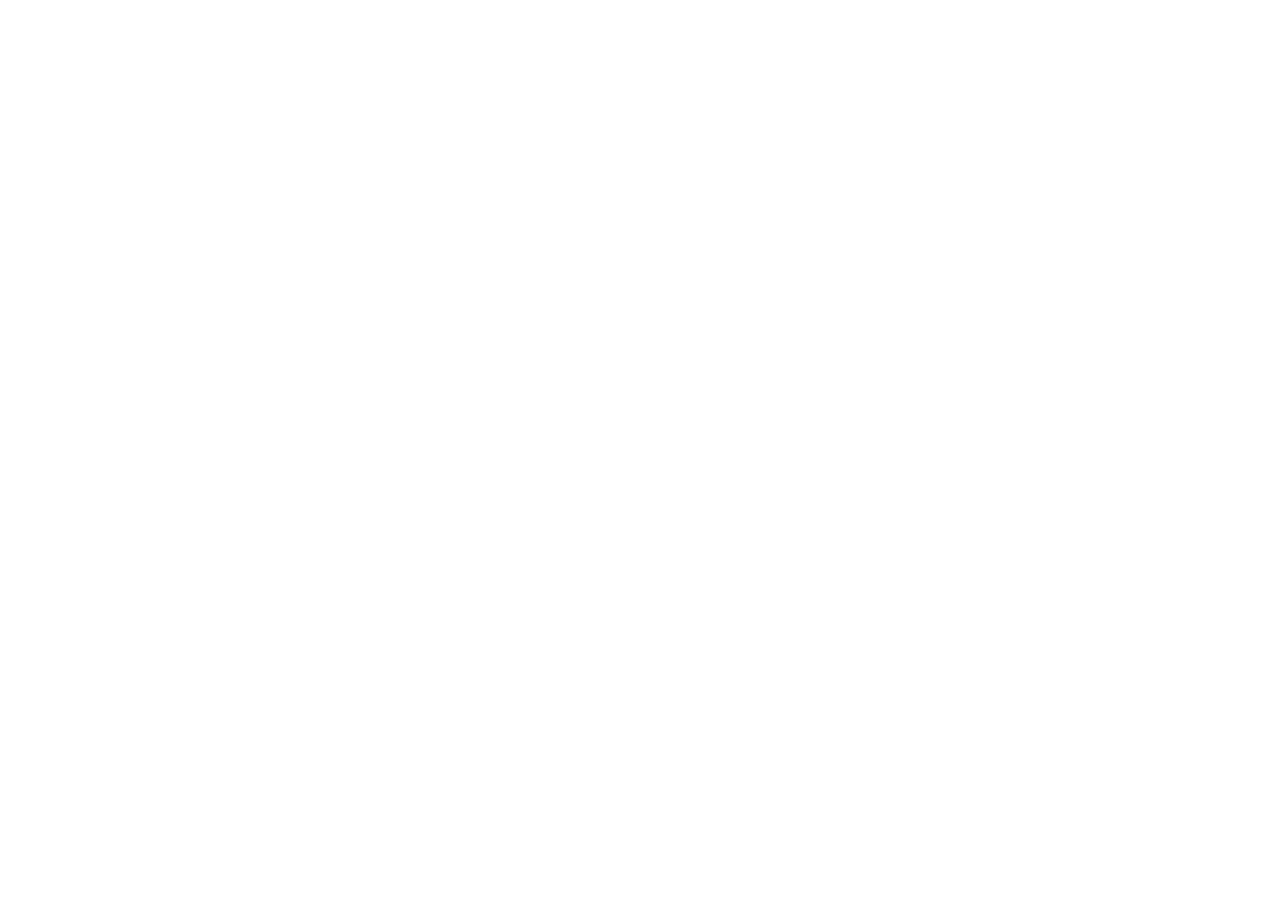
==== public/index.html @ 42639671 "첫번째 시작." ====
<!doctype html>
<html class="no-js" lang="ko">
<head>
<meta charset="utf-8">
<meta http-equiv="x-ua-compatible" content="ie=edge">
<title></title>
<meta name="description" content="">
<meta name="viewport" content="width=device-width, initial-scale=1, user-scalable=no, shrink-to-fit=no">
<link href="assets/css/common.css" rel="stylesheet">
<link href="https://unpkg.com/aos@2.3.1/dist/aos.css" rel="stylesheet">
</head>
<body>

<div class="wrapper">
    <!-- header -->
    <header class="clearfix">

    </header>

    <!-- section -->
    <section>

    </section>

    <!-- footer -->
    <footer>
        
    </footer>
</div>

<script src="https://code.jquery.com/jquery-1.11.3.min.js"></script>
<script src="https://unpkg.com/aos@2.3.1/dist/aos.js"></script>
<script src="assets/js/custom.js"></script>
</body>
</html>
---- public/assets/css/common.css ----
/* ***************  global *************** */
@import url("https://fonts.googleapis.com/css?family=Montserrat:400,600");
* {
  box-sizing: border-box; }

html, body {
  margin: 0;
  padding: 0;
  font-family: 'NotoSansCJKkr', serif;
  color: #333; }

.clearfix:after {
  content: ".";
  display: block;
  height: 0;
  clear: both;
  visibility: hidden; }

.clearfix {
  display: inline-block; }

/*  ie-mac \*/
*html .clearfix {
  height: 1%; }

.clearfix {
  display: block; }

/* ie-mac */
/* *********** other ********** */
.effect {
  background-color: #000;
  filter: Alpha(opacity=35);
  opacity: 0.3;
  -moz-opacity: 0.3; }

summary {
  display: none; }

/* link */
a:link {
  text-decoration: none; }

a:visited {
  text-decoration: none; }

a:active {
  text-decoration: none; }

/* image */
img {
  border: 0;
  vertical-align: top; }

/* define */
dl, dt, dd {
  margin: 0px;
  padding: 0px; }

/* sentence */
div, h2 {
  padding: 0;
  margin: 0; }

p {
  margin: 0px;
  padding: 0px; }

/* list */
ul {
  list-style-type: none;
  margin: 0px;
  padding: 0px; }

ol {
  padding-left: 24px; }

/* area */
hr {
  display: none; }

/* form */
form {
  margin: 0;
  padding: 0; }

form label, label {
  height: 19px;
  color: #5E5E5E;
  cursor: default;
  font-size: 100%; }

select {
  font-size: 100%;
  background: #fff;
  vertical-align: middle;
  height: 20px;
  letter-spacing: 0px; }

legend {
  display: none; }

fieldset {
  margin: 0;
  padding: 0;
  border: none; }

/* table */
table {
  margin: 0px;
  padding: 0px;
  border-spacing: 0; }

td {
  margin: 0px;
  padding: 0px;
  font-size: 100%;
  color: #777777; }

.notable {
  border-collapse: collapse;
  margin: 0;
  padding: 0;
  border-spacing: 0;
  border: 0 solid; }

th {
  font-weight: normal; }

/* h */
h1, h2, h3, h4, h5, h6, h7 {
  margin: 0;
  padding: 0;
  font-weight: normal; }

strong, b {
  font-weight: normal; }

input[type="number"]::-webkit-outer-spin-button, input[type="number"]::-webkit-inner-spin-button {
  -webkit-appearance: none;
  margin: 0; }

.board-default {
  /* link */
  /* image */
  /* define */
  /* sentence */
  /* list */
  /* area */
  /* form */
  /* table */
  /* h */ }
  .board-default summary {
    display: inherit; }
  .board-default a:link {
    text-decoration: inherit; }
  .board-default a:visited {
    text-decoration: inherit; }
  .board-default a:active {
    text-decoration: inherit; }
  .board-default img {
    border: inherit;
    vertical-align: top; }
  .board-default dl, .board-default dt, .board-default dd {
    margin: inherit;
    padding: inherit; }
  .board-default div, .board-default h2 {
    padding: inherit;
    margin: inherit; }
  .board-default p {
    margin: inherit;
    padding: inherit; }
  .board-default ul {
    list-style-type: inherit;
    margin: inherit;
    padding: inherit; }
  .board-default ol {
    padding-left: inherit; }
  .board-default hr {
    display: inherit; }
  .board-default form {
    margin: inherit;
    padding: inherit; }
  .board-default form label, .board-default label {
    height: inherit;
    color: inherit;
    cursor: inherit;
    font-size: inherit; }
  .board-default select {
    font-size: inherit;
    background: inherit;
    vertical-align: inherit;
    height: inherit;
    letter-spacing: inherit; }
  .board-default legend {
    display: inherit; }
  .board-default fieldset {
    margin: inherit;
    padding: inherit;
    border: inherit; }
  .board-default table {
    margin: inherit;
    padding: inherit;
    border-spacing: inherit; }
  .board-default td {
    margin: inherit;
    padding: inherit;
    font-size: inherit;
    color: inherit; }
  .board-default th {
    font-weight: inherit; }
  .board-default h1, .board-default h2, .board-default h3, .board-default h4, .board-default h5, .board-default h6, .board-default h7 {
    margin: inherit;
    padding: inherit;
    font-weight: inherit; }
  .board-default strong, .board-default b {
    font-weight: bold; }

/* border */
.nobd {
  border: 0 !important; }

@font-face {
  font-family: 'NotoSansCJKkr';
  src: url("../img/font/notokr-regular.eot");
  src: url("../img/font/notokr-regular.eot?#iefix") format("embedded-opentype"), url("../img/font/notokr-regular.woff2") format("woff2"), url("../img/font/notokr-regular.woff") format("woff"), url("../img/font/notokr-regular.ttf") format("truetype"), url("../img/font/notokr-regular.svg#notokr-regular") format("svg"); }

/*
@font-face {
    font-family: 'NanumBrunGothic';
    src: url('../img/font/NanumBarunGothic.eot');
    src: url('../img/font/NanumBarunGothic.eot?#iefix') format('embedded-opentype'),
         url('../img/font/NanumBarunGothic.woff2') format('woff2'),
         url('../img/font/NanumBarunGothic.woff') format('woff'),
         url('../img/font/NanumBarunGothic.ttf') format('truetype');
}
*/
/********************** 
* val
***********************/
/********************** 
* layout
***********************/
div.wrapper {
  position: relative;
  margin: 0 auto; }

/********************** 
* header
***********************/
/********************** 
* footer
***********************/
/********************** 
* globals
***********************/
*:focus {
  outline: none; }
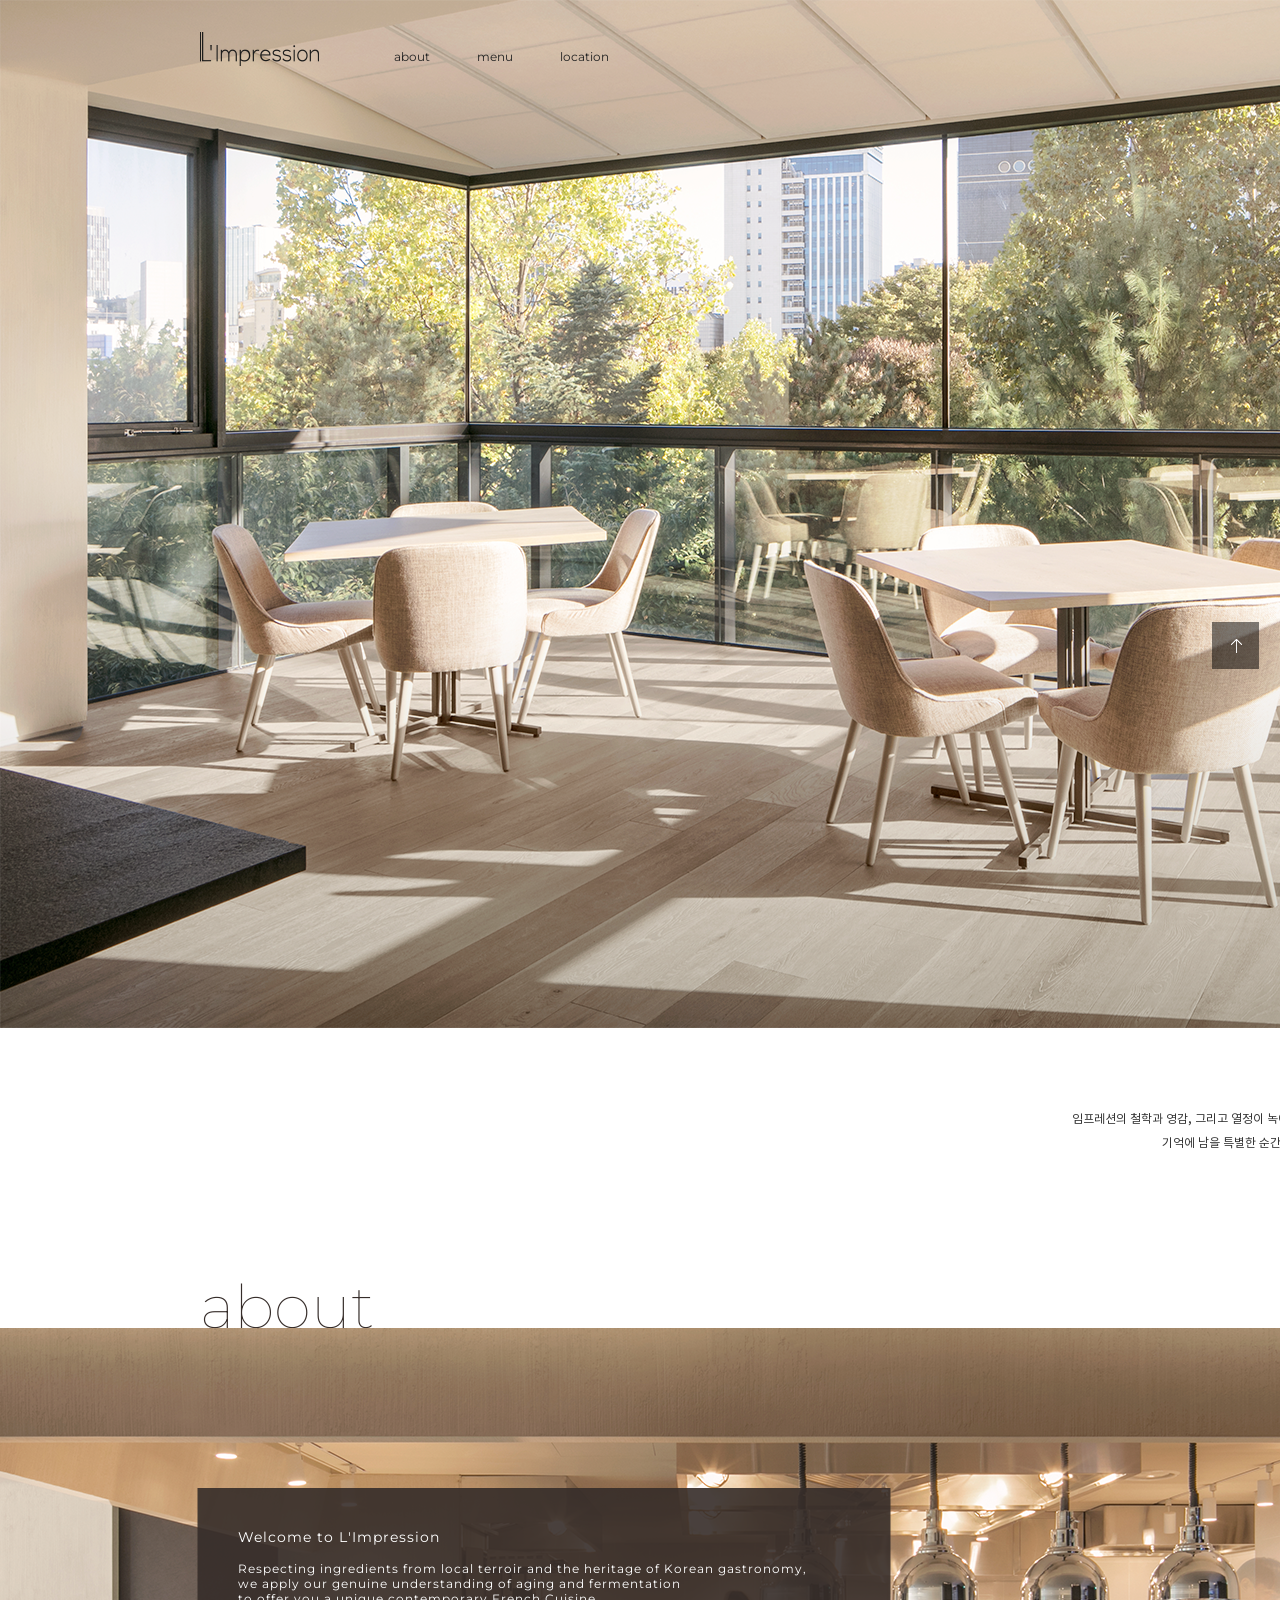
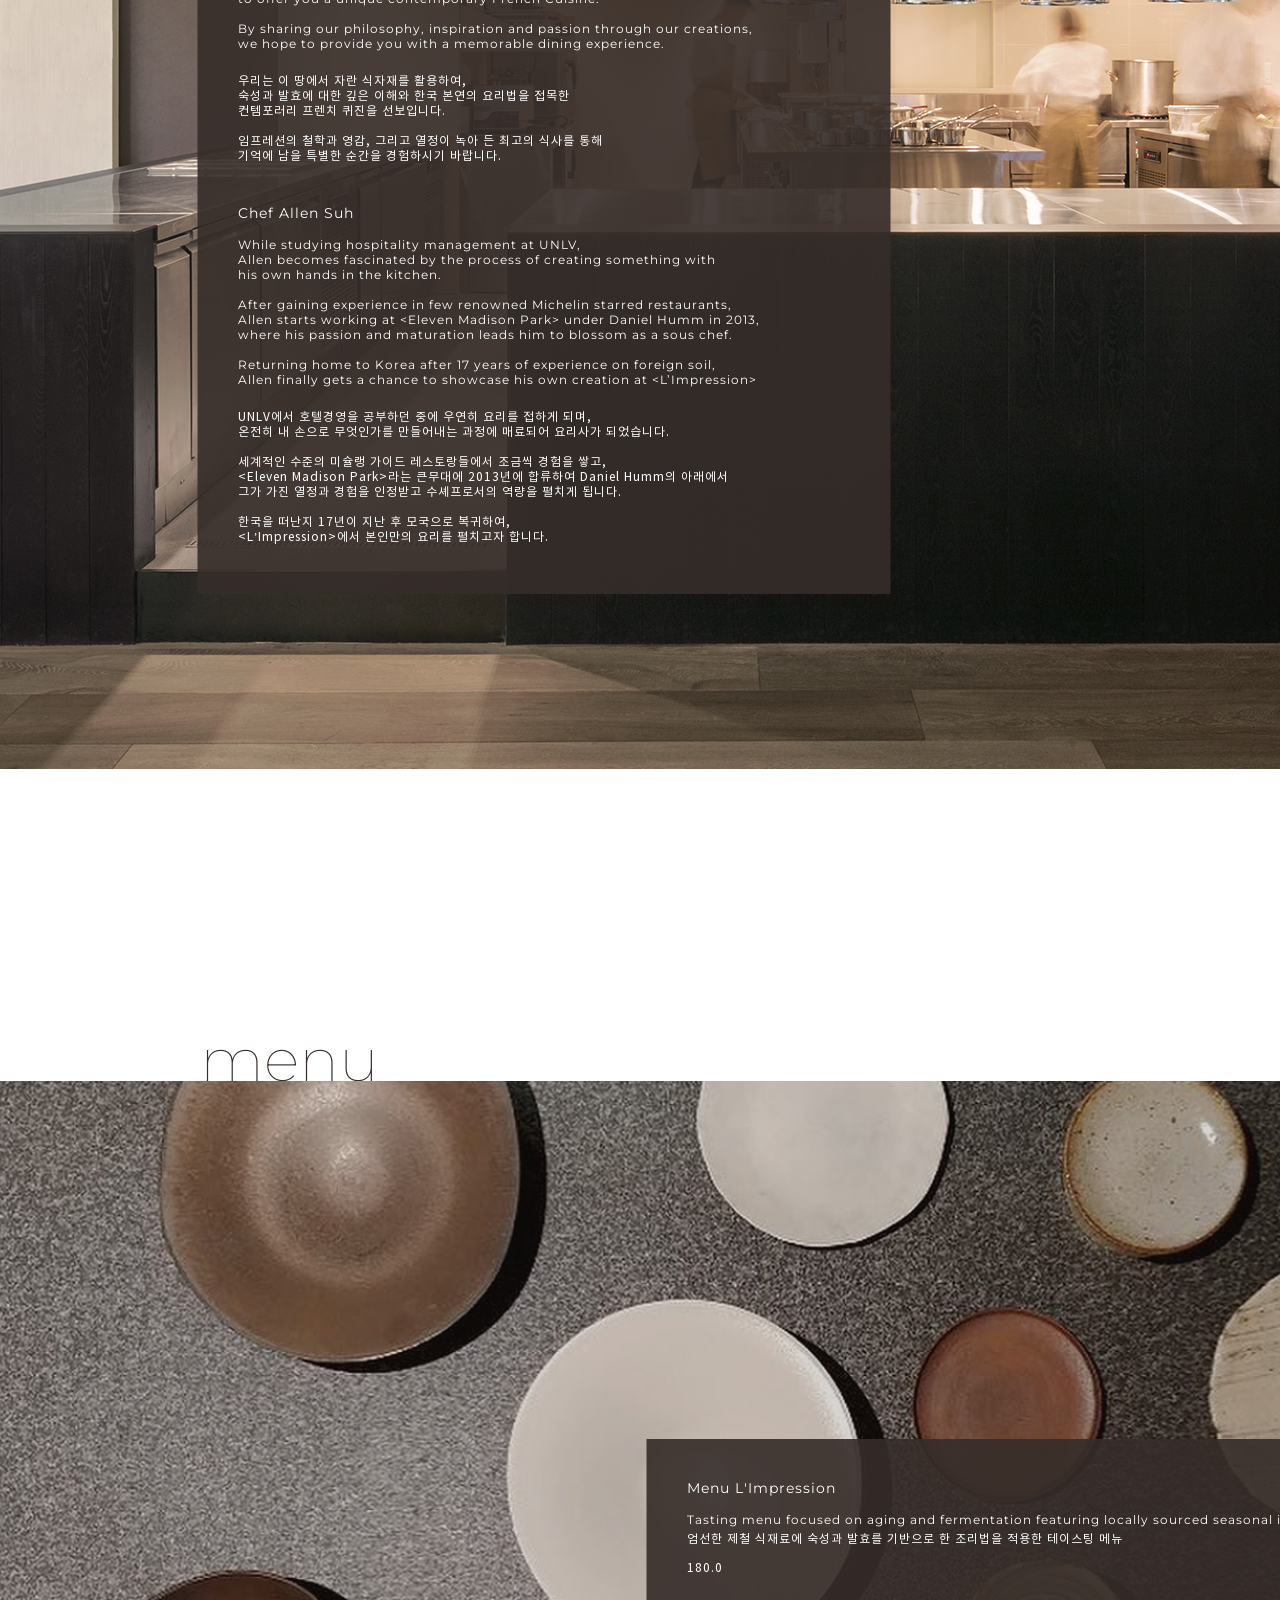
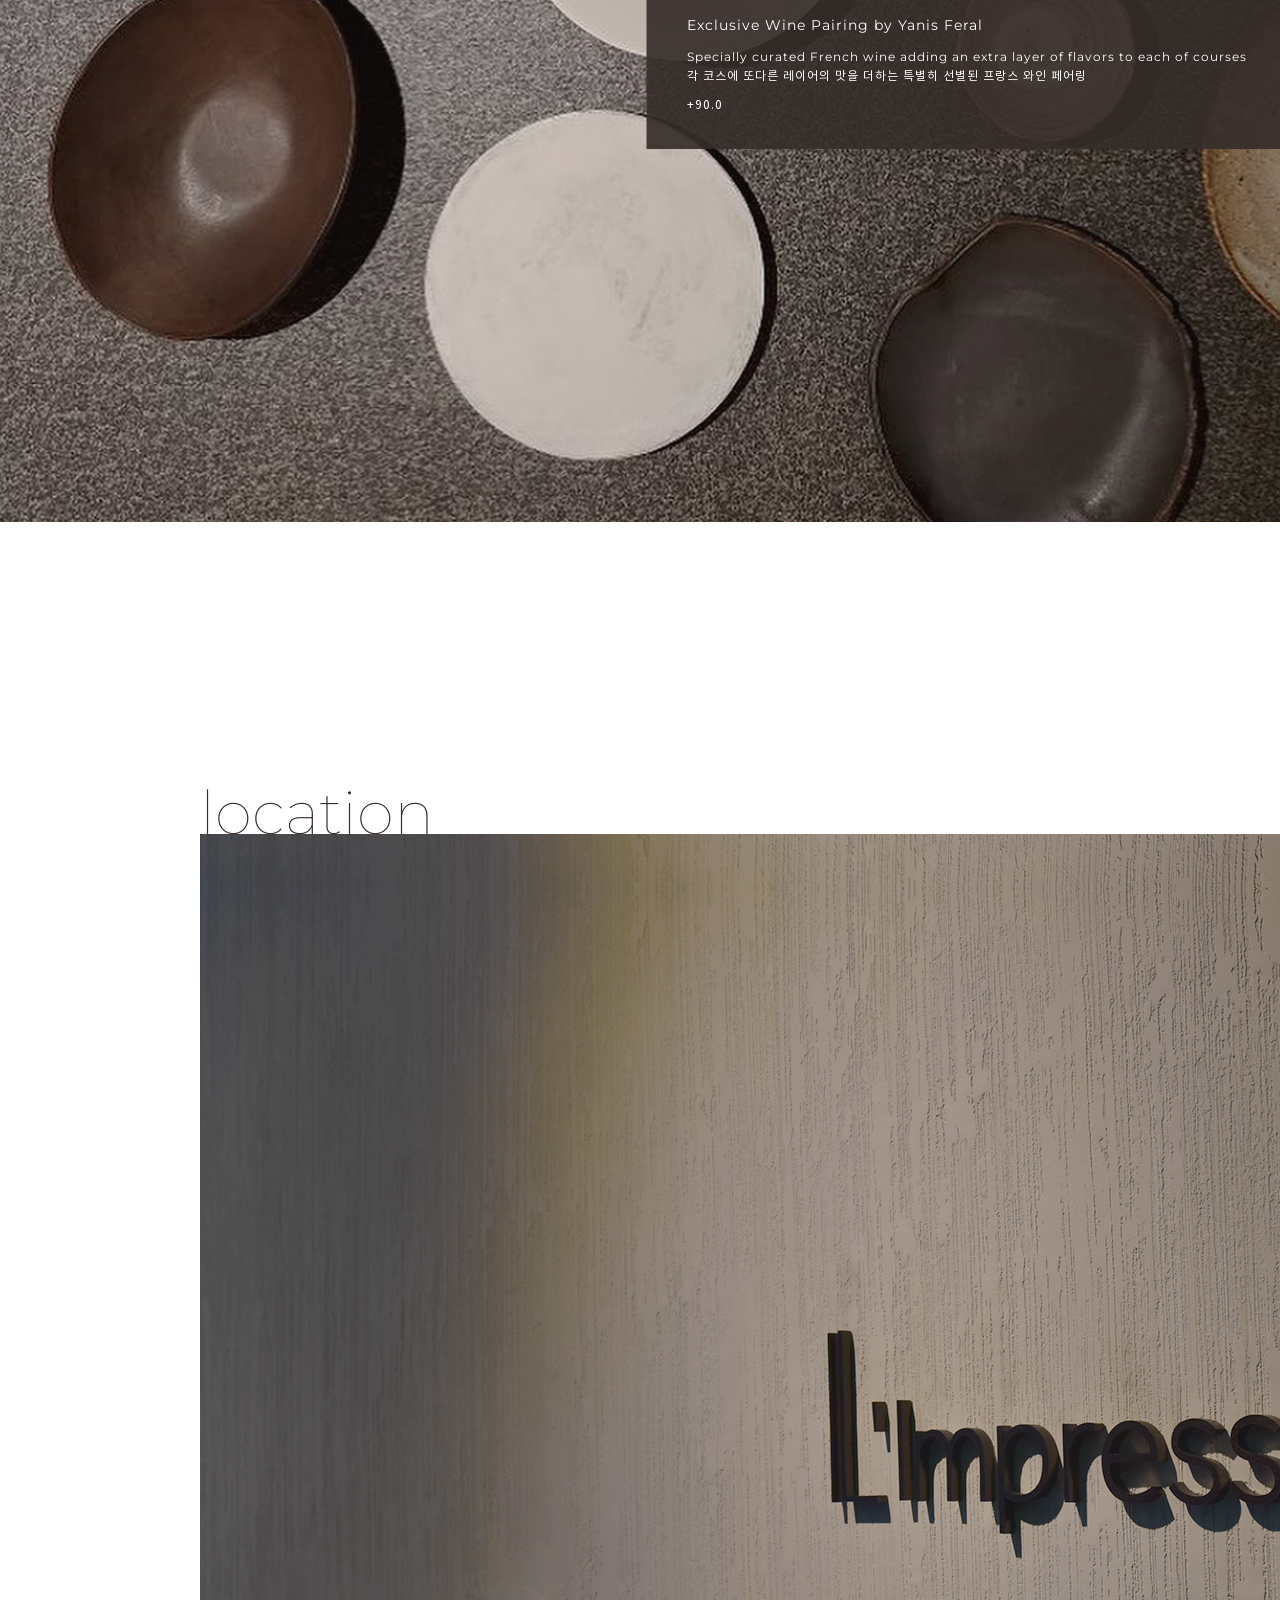
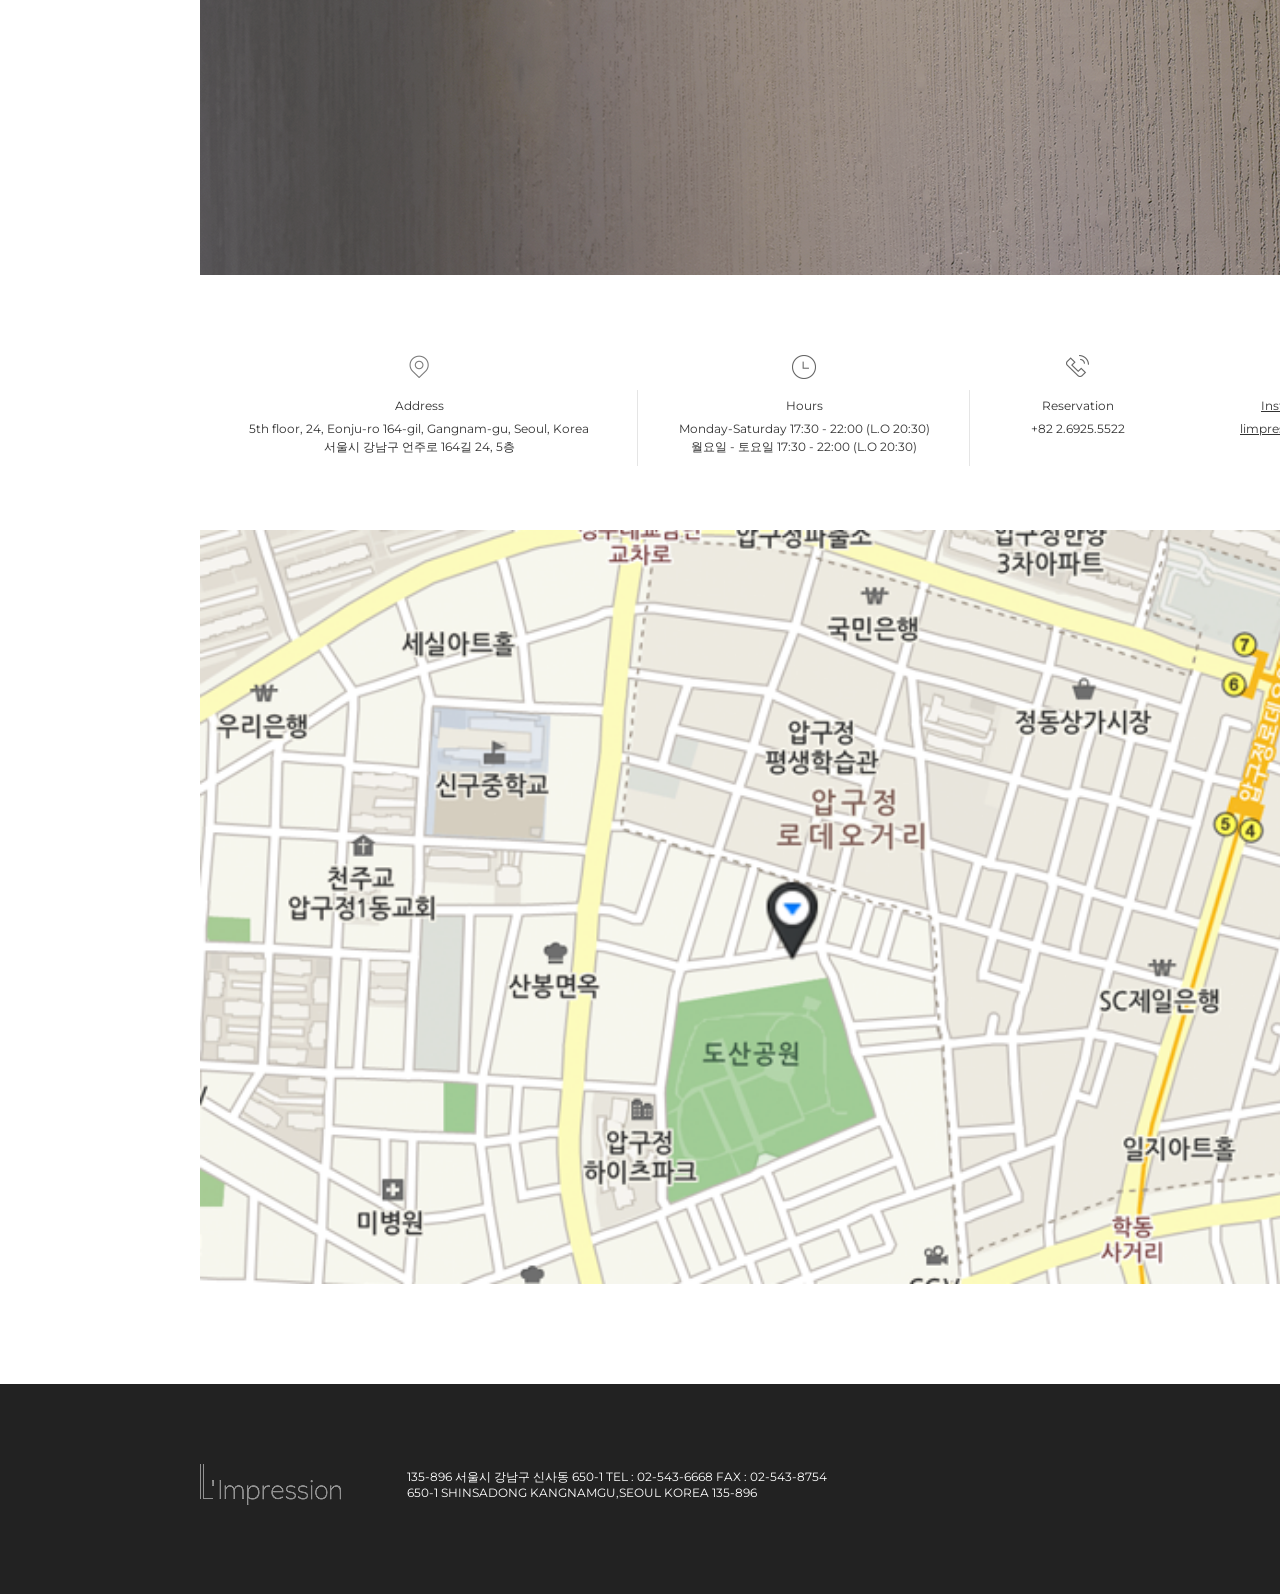
==== commit eb1ff230: "- 모바일 마무리 및 pc 마무리 (지도는 적용전)" ====
--- a/public/index.html
+++ b/public/index.html
@@ -10,26 +10,162 @@
 <link href="https://unpkg.com/aos@2.3.1/dist/aos.css" rel="stylesheet">
 </head>
 <body>
+    
+<div class="wrapper">
+    <a href="#" class="skyscrapper"><img src="assets/img/pc/icon_skyscrapper.png" alt="" /></a>
 
-<div class="wrapper">
     <!-- header -->
     <header class="clearfix">
-
+        <div class="nav clearfix">
+            <h1><img src="assets/img/pc/logo.png" alt="" /></h1>
+            <div class="gnb">
+                <a href="#" id="about">about</a><a href="#" id="menu">menu</a><a href="#" id="location">location</a>
+            </div>
+        </div>
     </header>
 
     <!-- section -->
     <section>
+        <div class="area1">
+            <div class="inner-img"><img src="assets/img/pc/img_1.png" alt="" /></div>
+            <p>
+                임프레션의 철학과 영감, 그리고 열정이 녹아 든 최고의 식사를 통해<br />기억에 남을 특별한 순간을 경험하시기 바랍니다.
+            </p>
+        </div>
+        <div class="area2">
+            <a name="about" />
+            <h2 class="sub-tit">about</h2>
+            <div class="inner-img"><img src="assets/img/pc/img_2.png" alt="" /></div>
+            <div class="area2-wrap">
+                <div class="inner"></div>
+                <p class="tt1 en">Welcome to L'Impression</p>
+                <p class="ct1 en">
+                    Respecting ingredients from local terroir and the heritage of Korean gastronomy,<br />
+                    we apply our genuine understanding of aging and fermentation<br />
+                    to offer you a unique contemporary French Cuisine.<br /><br />                    
+                    By sharing our philosophy, inspiration and passion through our creations,<br />
+                    we hope to provide you with a memorable dining experience.
+                </p>
+                <p class="ct2">
+                    우리는 이 땅에서 자란 식자재를 활용하여,<br />
+                    숙성과 발효에 대한 깊은 이해와 한국 본연의 요리법을 접목한<br />컨템포러리 프렌치 퀴진을 선보입니다.<br /><br />
+                    임프레션의 철학과 영감, 그리고 열정이 녹아 든 최고의 식사를 통해<br />기억에 남을 특별한 순간을 경험하시기 바랍니다.
+                </p>
 
+                <p class="tt1 en">Chef Allen Suh</p>
+                <p class="ct1 en">
+                    While studying hospitality management at UNLV,<br />
+                    Allen becomes fascinated by the process of creating something with<br />
+                    his own hands in the kitchen.<br /><br />
+                    After gaining experience in few renowned Michelin starred restaurants,<br />
+                    Allen starts working at &lt;Eleven Madison Park&gt; under Daniel Humm in 2013,<br />
+                    where his passion and maturation leads him to blossom as a sous chef.<br /><br />
+                    Returning home to Korea after 17 years of experience on foreign soil,<br />
+                    Allen finally gets a chance to showcase his own creation at &lt;L’Impression&gt;
+                </p>
+                <p class="ct3">
+                    UNLV에서 호텔경영을 공부하던 중에 우연히 요리를 접하게 되며,<br />
+                    온전히 내 손으로 무엇인가를 만들어내는 과정에 매료되어 요리사가 되었습니다.<br /><br />
+                    세계적인 수준의 미슐랭 가이드 레스토랑들에서 조금씩 경험을 쌓고, <br />
+                    &lt;Eleven Madison Park&gt;라는 큰무대에 2013년에 합류하여 Daniel Humm의 아래에서<br />
+                    그가 가진 열정과 경험을 인정받고 수셰프로서의 역량을 펼치게 됩니다.<br /><br />
+                    한국을 떠난지 17년이 지난 후 모국으로 복귀하여,<br />
+                    &lt;L’Impression&gt;에서 본인만의 요리를 펼치고자 합니다.
+                </p>
+            </div>
+        </div>
+        <div class="area3">
+            <a name="menu" />
+            <h2 class="sub-tit">menu</h2>
+            <div class="inner-img"><img src="assets/img/pc/img_3.png" alt="" /></div>
+            <div class="area3-wrap">
+                <div class="inner"></div>
+                <p class="tt1 en">Menu L'Impression</p>
+                <p class="ct1 en">
+                    Tasting menu focused on aging and fermentation featuring locally sourced seasonal ingredients
+                </p>
+                <p class="ct2">
+                    엄선한 제철 식재료에 숙성과 발효를 기반으로 한 조리법을 적용한 테이스팅 메뉴
+                </p>
+                <p class="ct4">180.0</p>
+
+                <p class="tt1 en">Exclusive Wine Pairing by Yanis Feral</p>
+                <p class="ct1 en">
+                    Specially curated French wine adding an extra layer of flavors to each of courses
+                </p>
+                <p class="ct3">
+                    각 코스에 또다른 레이어의 맛을 더하는 특별히 선별된 프랑스 와인 페어링
+                </p>
+                <p class="ct4">+90.0</p>
+            </div>
+        </div>
+        <div class="area4">
+            <a name="location" />
+            <h2 class="sub-tit">location</h2>
+            <div class="inner-img"><img src="assets/img/pc/img_4.png" alt="" /></div>
+
+            <div class="area4-wrap">
+                <ul class="clearfix">
+                    <li>
+                        <div class="address">
+                            <span class="spot-1">Address</span>
+                            <p>5th floor, 24, Eonju-ro 164-gil, Gangnam-gu, Seoul, Korea<br />
+                                <span>서울시 강남구 언주로 164길 24, 5층</span></p>
+                        </div>
+                    </li>
+                    <li>
+                        <div class="hours">
+                            <span class="spot-1">Hours</span>
+                            <p>Monday-Saturday 17:30 - 22:00 (L.O 20:30)<br />
+                                월요일 - 토요일 17:30 - 22:00 (L.O 20:30)</p>
+                        </div>
+                    </li>
+                    <li>
+                        <div class="reserve f">
+                            <span class="spot-1">Reservation</span>
+                            <p>+82 2.6925.5522</p>
+                        </div>
+                    </li>
+                    <li>
+                        <div class="reserve s">
+                            <span class="spot-1">Instagram</span>
+                            <p><a href="#">limpression seoul</a></p>
+                        </div>
+                    </li>
+                </ul>
+            </div>
+        </div>
+
+        <div class="map-area">
+            <div id="corelle-location"><img src="assets/img/mobile/map_sample.png" alt="" width="100%" /></div>
+        </div>
     </section>
 
     <!-- footer -->
     <footer>
-        
+        <div class="copy clearfix">
+            <span class="copy"><img src="assets/img/pc/copy_logo.png" alt="" /></span>
+            <p class="add">135-896 서울시 강남구 신사동 650-1 TEL : 02-543-6668 FAX : 02-543-8754<br />
+            650-1 SHINSADONG KANGNAMGU,SEOUL KOREA 135-896</p>
+        </footer>
     </footer>
 </div>
 
+<!--<script type="text/javascript" src="https://openapi.map.naver.com/openapi/v3/maps.js?clientId=1hLrIsOUHkXF_ACFBIIy&submodules=geocoder"></script>-->
 <script src="https://code.jquery.com/jquery-1.11.3.min.js"></script>
 <script src="https://unpkg.com/aos@2.3.1/dist/aos.js"></script>
 <script src="assets/js/custom.js"></script>
+<script>
+// var mapOptions = {
+//     center: new naver.maps.LatLng(37.5077098, 127.0620395),
+//     zoom: 10
+// };
+// var map = new naver.maps.Map('corelle-location', mapOptions);
+// var marker = new naver.maps.Marker({
+//     position: new naver.maps.LatLng(37.5077098, 127.0620395),
+//     map: map
+// });
+// var latlng = map.getCenter();
+</script>
 </body>
 </html>
--- a/public/assets/css/common.css
+++ b/public/assets/css/common.css
@@ -1,5 +1,5 @@
 /* ***************  global *************** */
-@import url("https://fonts.googleapis.com/css?family=Montserrat:400,600");
+@import url("https://fonts.googleapis.com/css?family=Montserrat:100,400,600");
 * {
   box-sizing: border-box; }
 
@@ -243,14 +243,212 @@
 ***********************/
 div.wrapper {
   position: relative;
-  margin: 0 auto; }
+  margin: 0 auto;
+  min-width: 1600px; }
+  div.wrapper .en {
+    font-family: "Montserrat", sans-serif; }
+  div.wrapper section div.inner-img img {
+    width: 100%; }
+  div.wrapper a.skyscrapper {
+    position: fixed;
+    width: 48px;
+    height: 48px;
+    right: 20px;
+    bottom: 230px;
+    z-index: 10; }
+  div.wrapper h2.sub-tit {
+    width: 1200px;
+    margin: 0 auto;
+    font-size: 60px;
+    color: #362d2a;
+    font-family: "Montserrat", sans-serif;
+    line-height: 42px;
+    font-weight: 100; }
+  div.wrapper div.area1 p {
+    text-align: right;
+    line-height: 24px;
+    font-size: 12px;
+    color: #333;
+    padding: 80px 0px 130px 0;
+    width: 1200px;
+    margin: 0 auto; }
+  div.wrapper div.area2 {
+    position: relative;
+    padding-bottom: 270px; }
+    div.wrapper div.area2 div.area2-wrap {
+      position: absolute;
+      top: 41%;
+      left: 34%;
+      width: 693px;
+      height: 706px;
+      color: #fff;
+      transform: translate(-50%, -50%);
+      letter-spacing: 1px; }
+      div.wrapper div.area2 div.area2-wrap div.inner {
+        position: absolute;
+        width: 100%;
+        height: 100%;
+        background: #362d2a;
+        opacity: .9;
+        z-index: 0; }
+      div.wrapper div.area2 div.area2-wrap p.tt1 {
+        position: relative;
+        font-size: 14px;
+        padding: 40px 40px 15px 40px; }
+      div.wrapper div.area2 div.area2-wrap p.ct1 {
+        position: relative;
+        font-size: 12px;
+        padding: 0 40px 0 40px;
+        line-height: 15px; }
+      div.wrapper div.area2 div.area2-wrap p.ct2 {
+        position: relative;
+        font-size: 12px;
+        padding: 23px 40px 0 40px;
+        line-height: 15px; }
+      div.wrapper div.area2 div.area2-wrap p.ct3 {
+        position: relative;
+        font-size: 12px;
+        padding: 23px 40px 70px 40px;
+        line-height: 15px; }
+  div.wrapper div.area3 {
+    position: relative;
+    padding-bottom: 270px; }
+    div.wrapper div.area3 div.area3-wrap {
+      position: absolute;
+      top: 41%;
+      left: 64%;
+      width: 755px;
+      height: 310px;
+      color: #fff;
+      transform: translate(-50%, -50%);
+      letter-spacing: 1px; }
+      div.wrapper div.area3 div.area3-wrap div.inner {
+        position: absolute;
+        width: 100%;
+        height: 100%;
+        background: #362d2a;
+        opacity: .9;
+        z-index: 0; }
+      div.wrapper div.area3 div.area3-wrap p.tt1 {
+        position: relative;
+        font-size: 14px;
+        padding: 40px 40px 15px 40px; }
+      div.wrapper div.area3 div.area3-wrap p.ct1 {
+        position: relative;
+        font-size: 12px;
+        padding: 0 40px 0 40px;
+        line-height: 15px; }
+      div.wrapper div.area3 div.area3-wrap p.ct2 {
+        position: relative;
+        font-size: 12px;
+        padding: 5px 40px 0 40px;
+        line-height: 15px; }
+      div.wrapper div.area3 div.area3-wrap p.ct3 {
+        position: relative;
+        font-size: 12px;
+        padding: 5px 40px 0px 40px;
+        line-height: 15px; }
+      div.wrapper div.area3 div.area3-wrap p.ct4 {
+        position: relative;
+        font-size: 12px;
+        padding: 15px 40px 0 40px; }
+  div.wrapper div.area4 {
+    text-align: center;
+    font-family: "Montserrat", sans-serif;
+    font-size: 12px;
+    line-height: 18px;
+    padding-bottom: 60px; }
+    div.wrapper div.area4 h2 {
+      text-align: left; }
+    div.wrapper div.area4 div.area4-wrap {
+      width: 1200px;
+      margin: 0 auto;
+      padding-top: 40px; }
+      div.wrapper div.area4 div.area4-wrap li {
+        float: left;
+        height: 155px;
+        background: url("../img/pc/icon_line.png") 100% 75px no-repeat; }
+        div.wrapper div.area4 div.area4-wrap li:last-child {
+          background-image: none; }
+        div.wrapper div.area4 div.area4-wrap li span.spot-1 {
+          display: block;
+          padding-bottom: 5px; }
+        div.wrapper div.area4 div.area4-wrap li div.address {
+          float: left;
+          width: 438px;
+          padding-top: 82px;
+          background: url("../img/pc/icon_indicator.png") 50% 40px no-repeat; }
+        div.wrapper div.area4 div.area4-wrap li div.hours {
+          float: left;
+          width: 332px;
+          padding-top: 82px;
+          background: url("../img/pc/icon_watch.png") 50% 40px no-repeat; }
+        div.wrapper div.area4 div.area4-wrap li div.reserve.f {
+          float: left;
+          width: 215px;
+          padding-top: 82px;
+          background: url("../img/pc/icon_phone.png") 50% 40px no-repeat; }
+        div.wrapper div.area4 div.area4-wrap li div.reserve.s {
+          float: left;
+          width: 215px;
+          padding-top: 82px;
+          background: url("../img/pc/icon_insta.png") 50% 40px no-repeat; }
+          div.wrapper div.area4 div.area4-wrap li div.reserve.s a {
+            text-decoration: underline;
+            color: #333; }
+  div.wrapper div.map-area {
+    width: 1200px;
+    margin: 0 auto;
+    padding: 0 0 100px 0; }
+    div.wrapper div.map-area img {
+      width: 100%; }
 
 /********************** 
 * header
 ***********************/
+header {
+  position: absolute;
+  z-index: 10;
+  width: 1200px;
+  top: 32px;
+  left: 50%;
+  margin-left: -600px; }
+  header div.nav h1 {
+    float: left; }
+  header div.nav div.gnb {
+    float: left;
+    margin: 15px 0 0 75px; }
+    header div.nav div.gnb a {
+      display: inline-block;
+      font-size: 12px;
+      margin-right: 47px;
+      font-family: "Montserrat", sans-serif;
+      color: #222; }
+      header div.nav div.gnb a:hover {
+        text-decoration: underline; }
+
 /********************** 
 * footer
 ***********************/
+footer {
+  height: 210px;
+  background: #222222;
+  color: #fff;
+  font-size: 12px;
+  line-height: 16px;
+  padding-top: 80px;
+  font-family: "Montserrat", sans-serif; }
+  footer div.copy {
+    width: 1200px;
+    margin: 0 auto; }
+    footer div.copy span.copy {
+      float: left;
+      display: inline-block;
+      margin: 0 auto 14px auto; }
+    footer div.copy p.add {
+      float: left;
+      margin: 5px 0 0 66px; }
+
 /********************** 
 * globals
 ***********************/
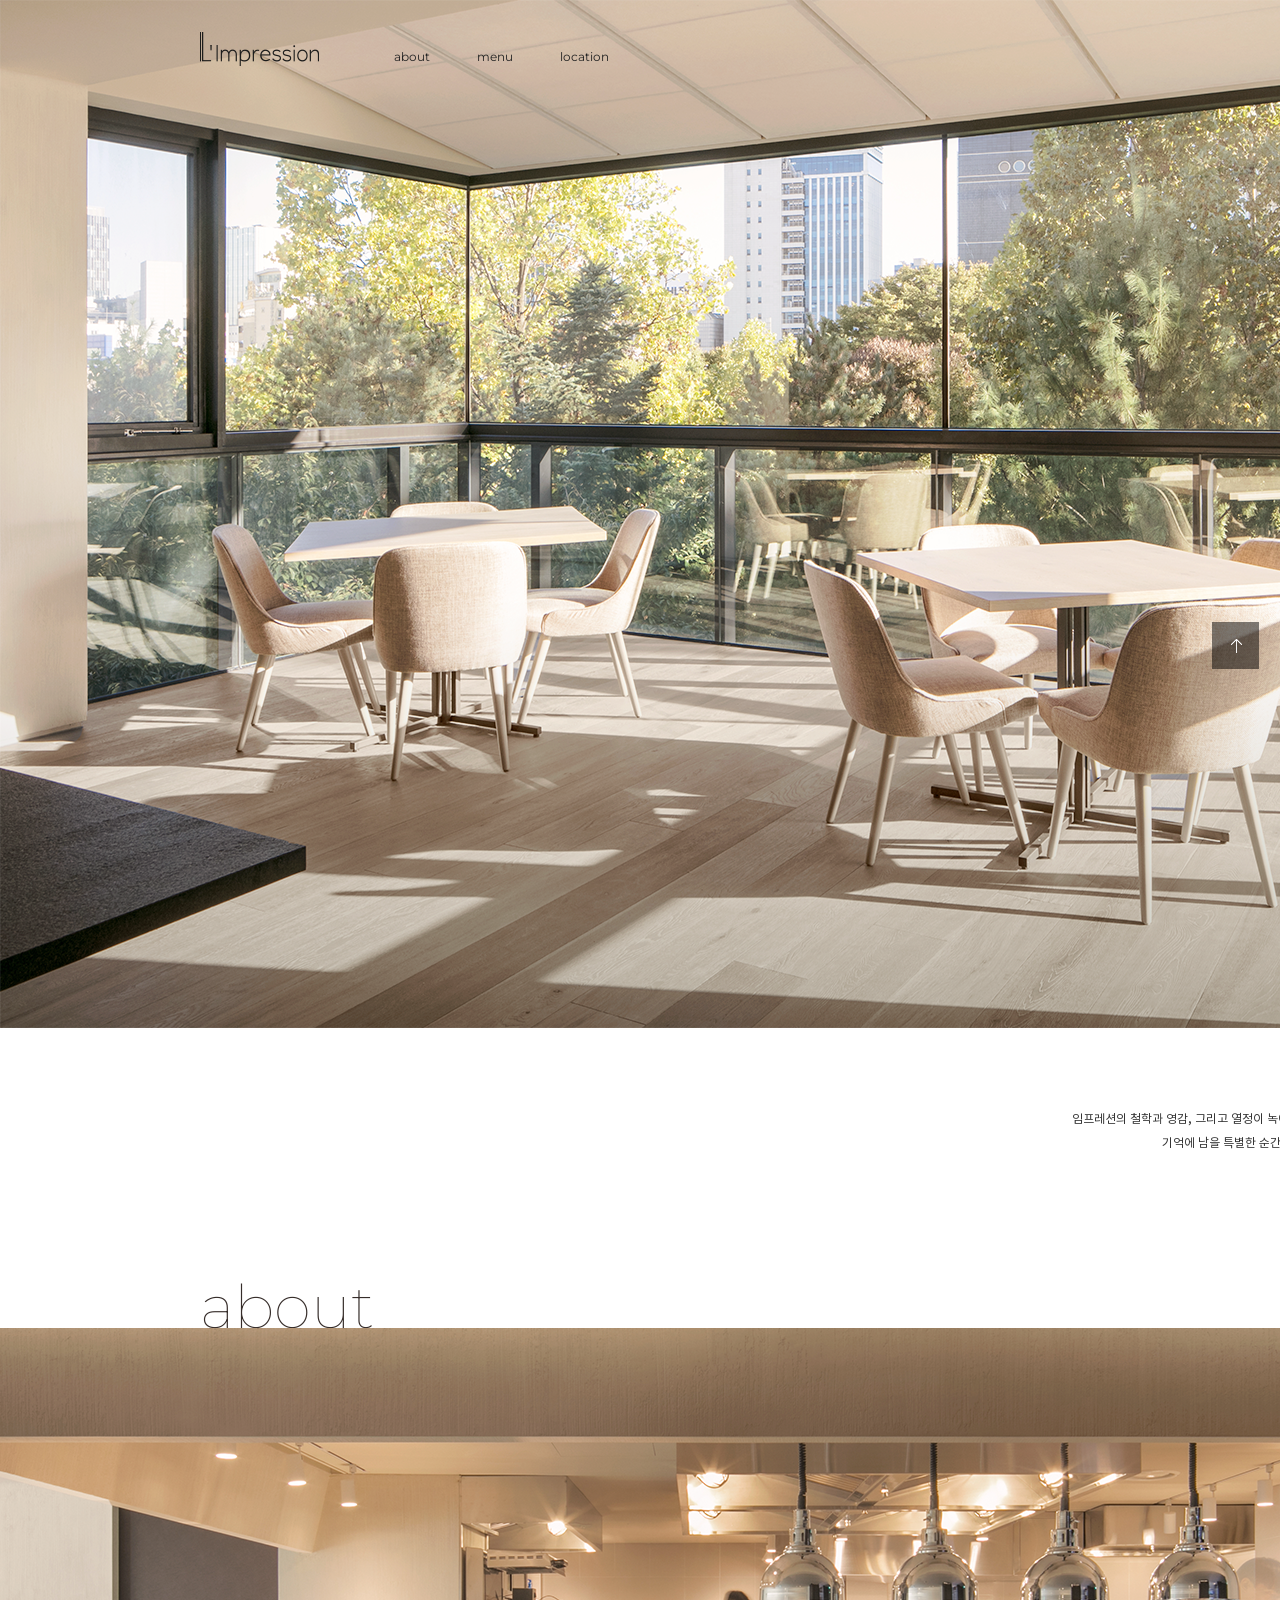
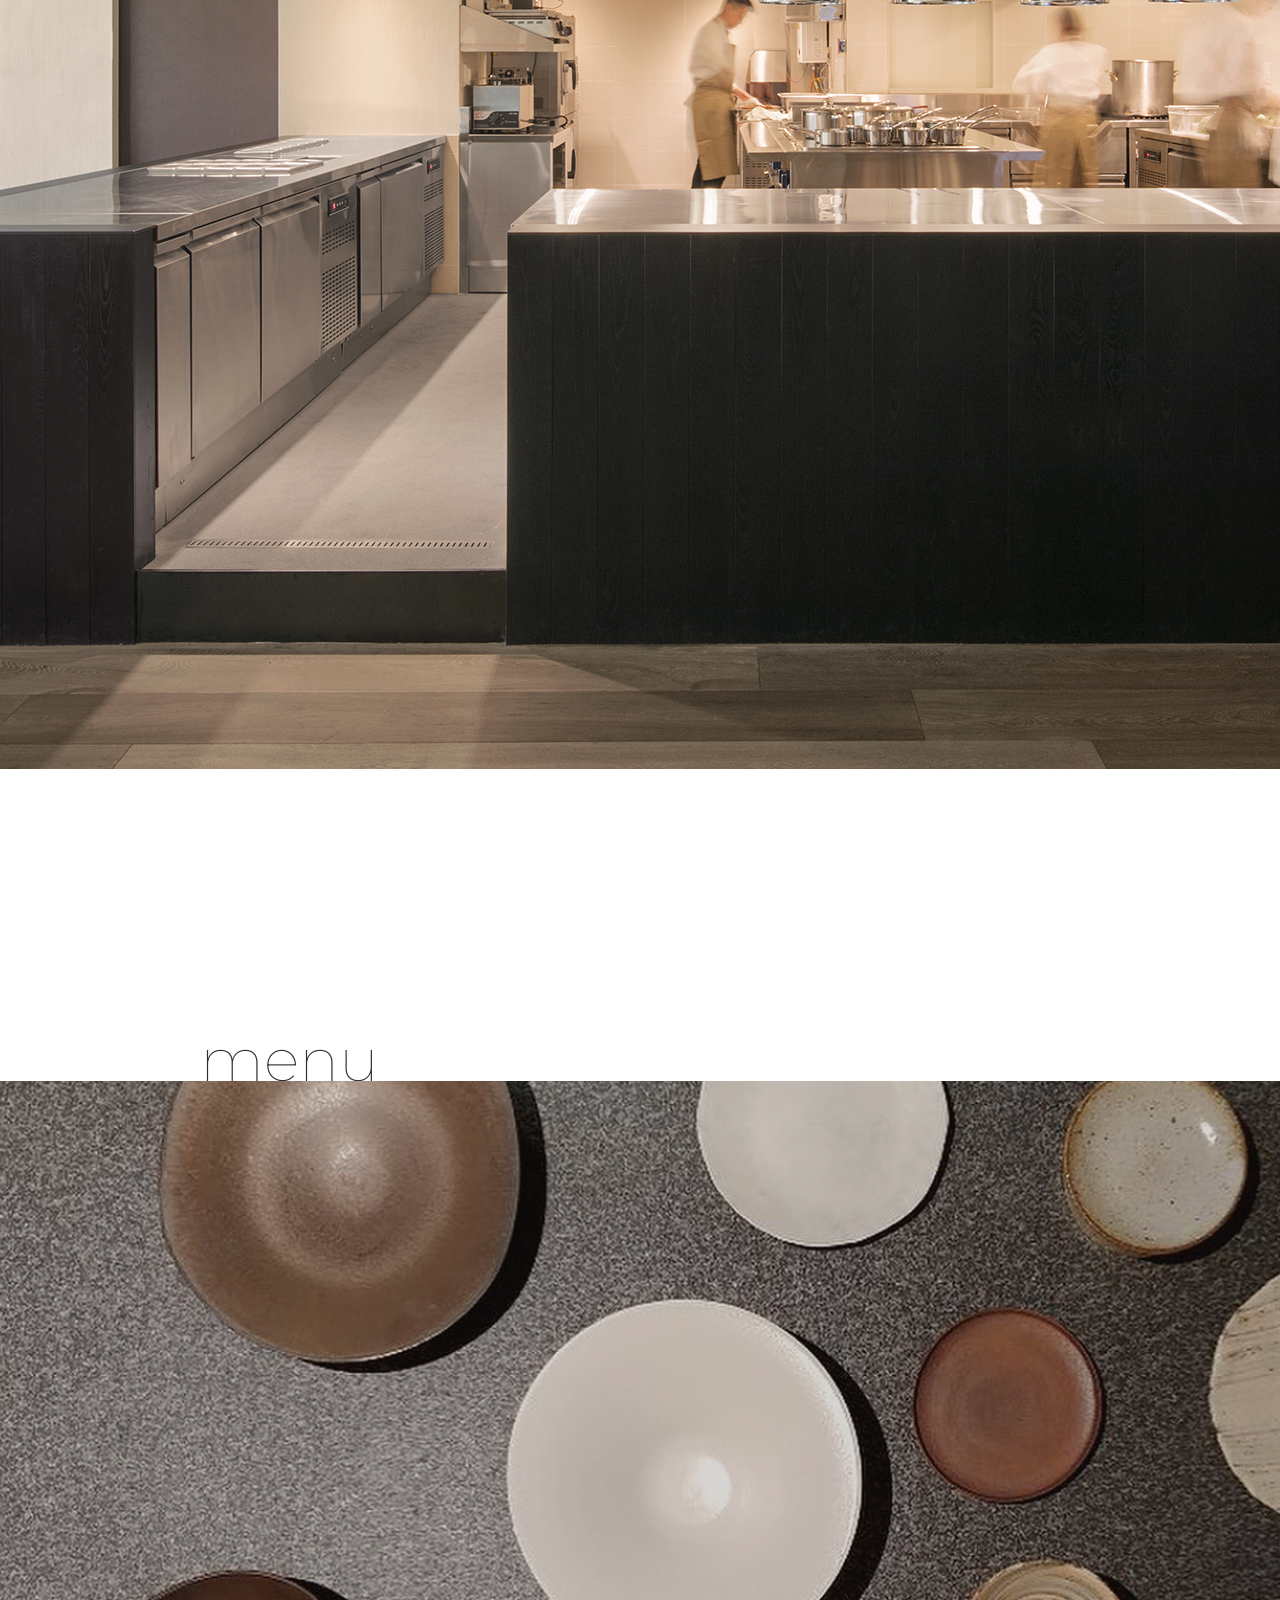
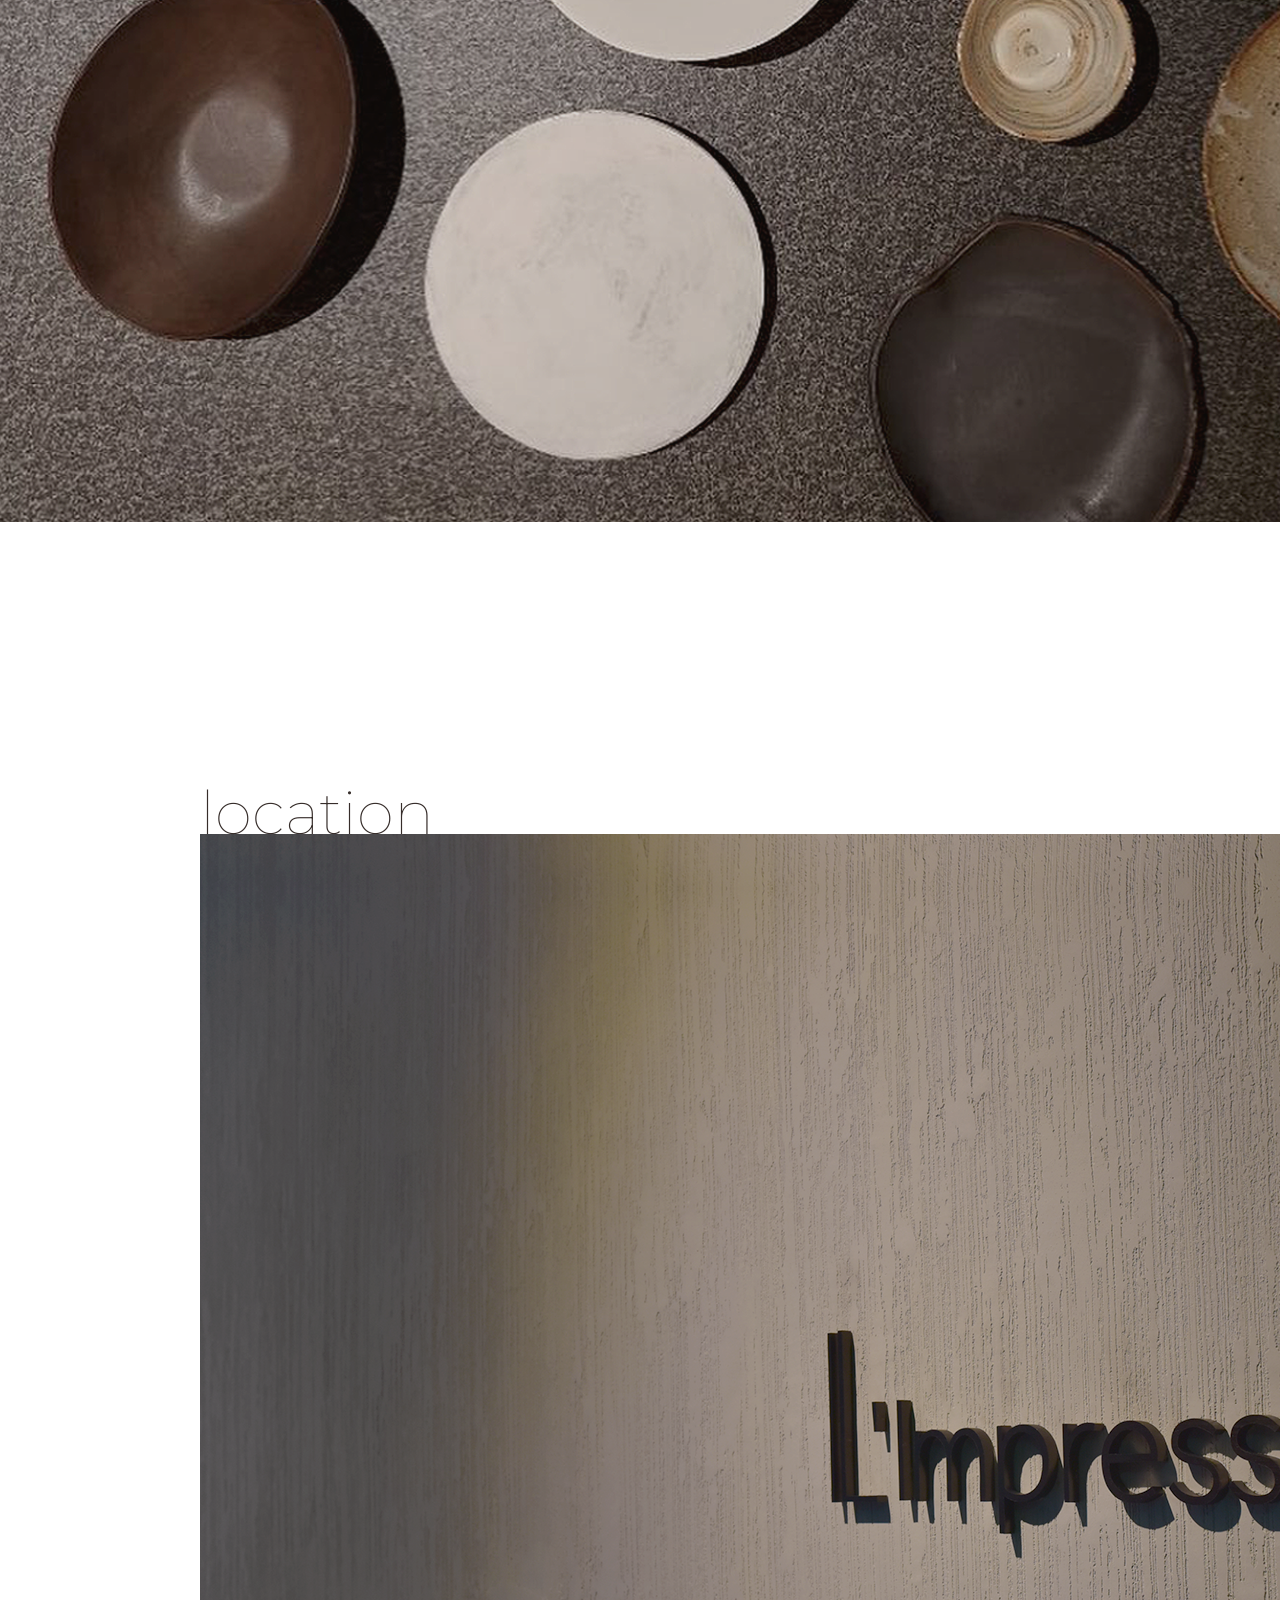
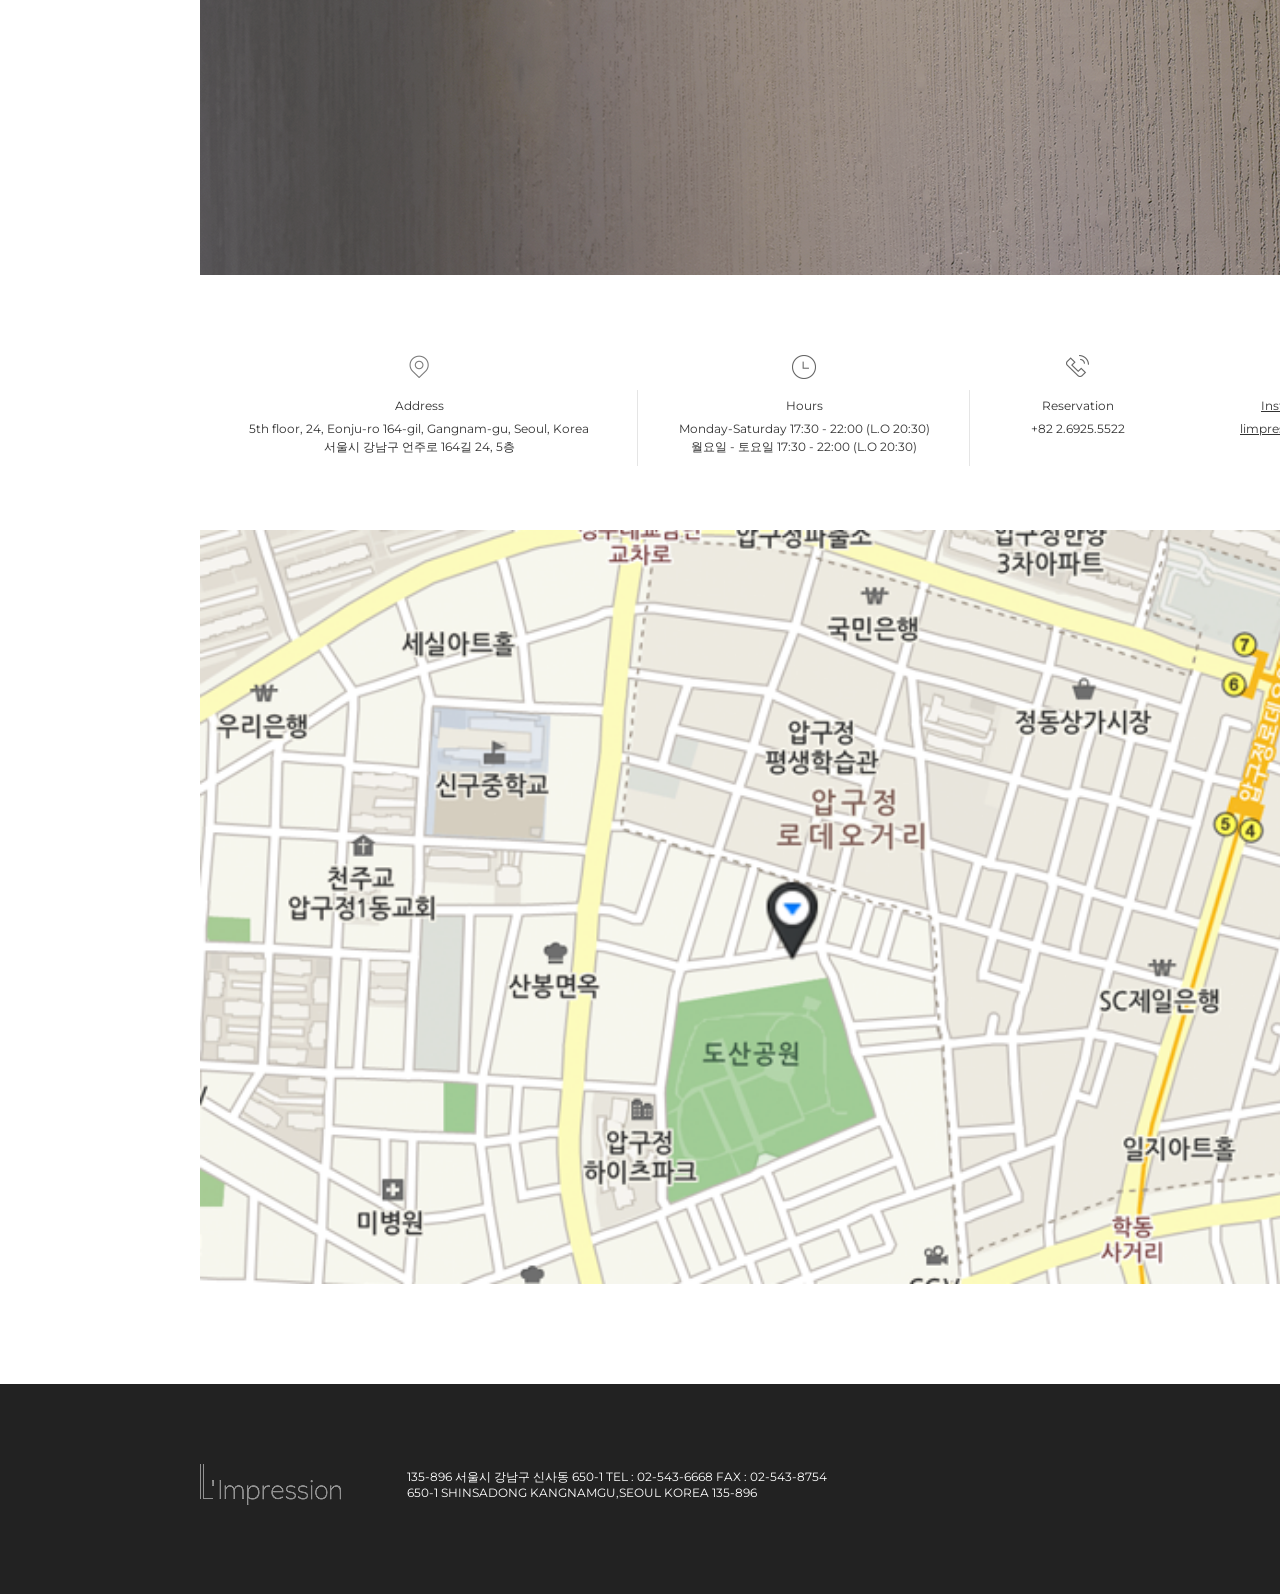
==== commit 2e5a9d72: "인터렉션 적용" ====
--- a/public/index.html
+++ b/public/index.html
@@ -32,11 +32,11 @@
                 임프레션의 철학과 영감, 그리고 열정이 녹아 든 최고의 식사를 통해<br />기억에 남을 특별한 순간을 경험하시기 바랍니다.
             </p>
         </div>
-        <div class="area2">
+        <div class="area2" data-aos="fade-right" data-aos-easing="ease-in-out" data-aos-duration="800">
             <a name="about" />
             <h2 class="sub-tit">about</h2>
             <div class="inner-img"><img src="assets/img/pc/img_2.png" alt="" /></div>
-            <div class="area2-wrap">
+            <div class="area2-wrap" data-aos="fade-right" data-aos-easing="ease-in-out" data-aos-duration="1000">
                 <div class="inner"></div>
                 <p class="tt1 en">Welcome to L'Impression</p>
                 <p class="ct1 en">
@@ -74,11 +74,11 @@
                 </p>
             </div>
         </div>
-        <div class="area3">
+        <div class="area3" data-aos="fade-up" data-aos-easing="ease-in-out" data-aos-duration="800">
             <a name="menu" />
             <h2 class="sub-tit">menu</h2>
             <div class="inner-img"><img src="assets/img/pc/img_3.png" alt="" /></div>
-            <div class="area3-wrap">
+            <div class="area3-wrap" data-aos="fade-up" data-aos-easing="ease-in-out" data-aos-duration="1000">
                 <div class="inner"></div>
                 <p class="tt1 en">Menu L'Impression</p>
                 <p class="ct1 en">
@@ -99,12 +99,12 @@
                 <p class="ct4">+90.0</p>
             </div>
         </div>
-        <div class="area4">
+        <div class="area4" data-aos="fade-left" data-aos-easing="ease-in-out" data-aos-duration="800">
             <a name="location" />
             <h2 class="sub-tit">location</h2>
             <div class="inner-img"><img src="assets/img/pc/img_4.png" alt="" /></div>
 
-            <div class="area4-wrap">
+            <div class="area4-wrap" data-aos="fade-up" data-aos-easing="ease-in-out" data-aos-duration="800">
                 <ul class="clearfix">
                     <li>
                         <div class="address">
@@ -136,7 +136,7 @@
             </div>
         </div>
 
-        <div class="map-area">
+        <div class="map-area" data-aos="fade-up" data-aos-easing="ease-in-out" data-aos-duration="800">
             <div id="corelle-location"><img src="assets/img/mobile/map_sample.png" alt="" width="100%" /></div>
         </div>
     </section>
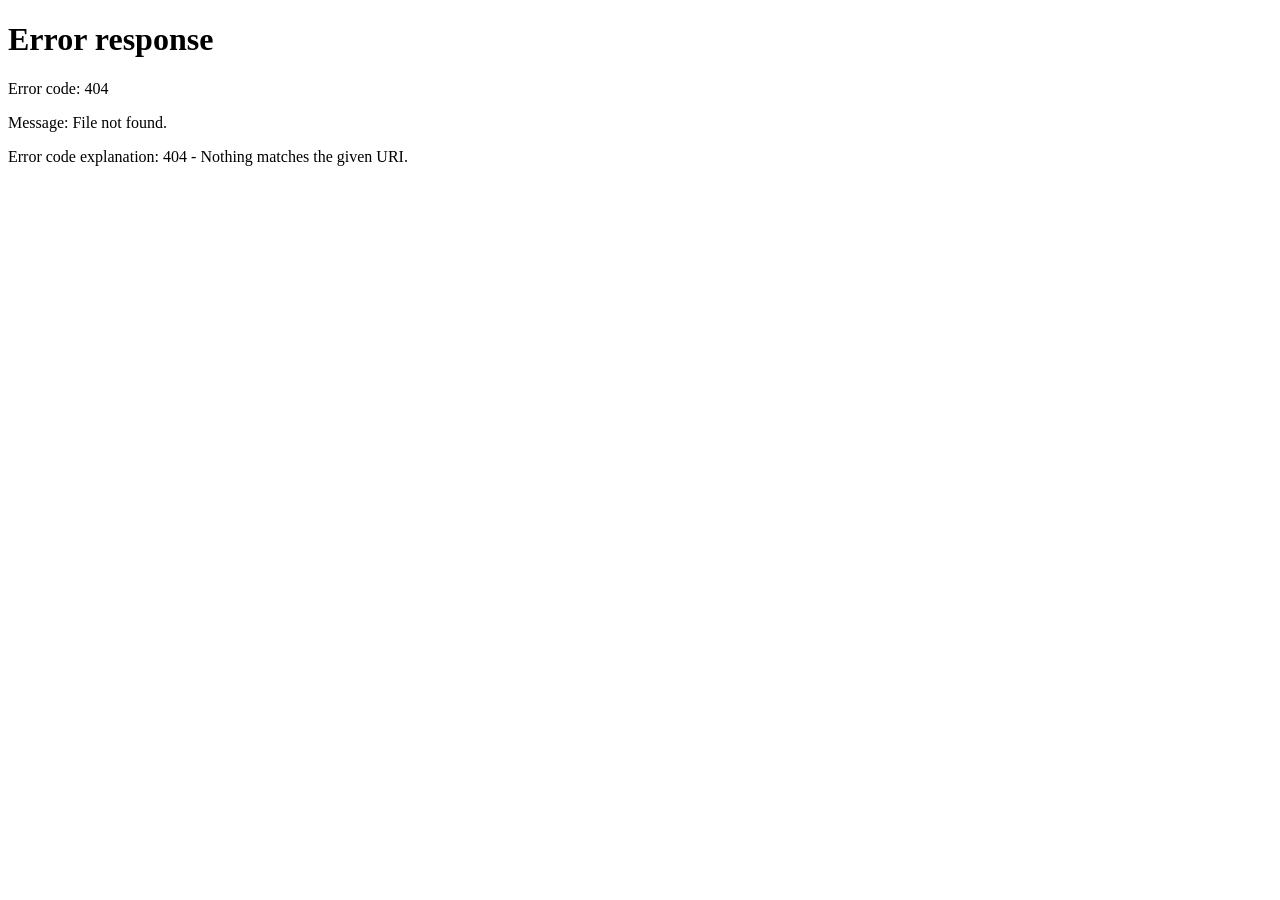
==== commit 32d8a02e: "test" ====
--- a/public/index.html
+++ b/public/index.html
@@ -8,6 +8,14 @@
 <meta name="viewport" content="width=device-width, initial-scale=1, user-scalable=no, shrink-to-fit=no">
 <link href="assets/css/common.css" rel="stylesheet">
 <link href="https://unpkg.com/aos@2.3.1/dist/aos.css" rel="stylesheet">
+<script>
+const filter = 'win16|win32|win64|mac|macintel';
+if( navigator.platform ) {
+    if ( filter.indexOf(navigator.platform.toLowerCase()) < 0) {
+        location.href = '/limpress/m/';
+    }
+}
+</script>
 </head>
 <body>
     
